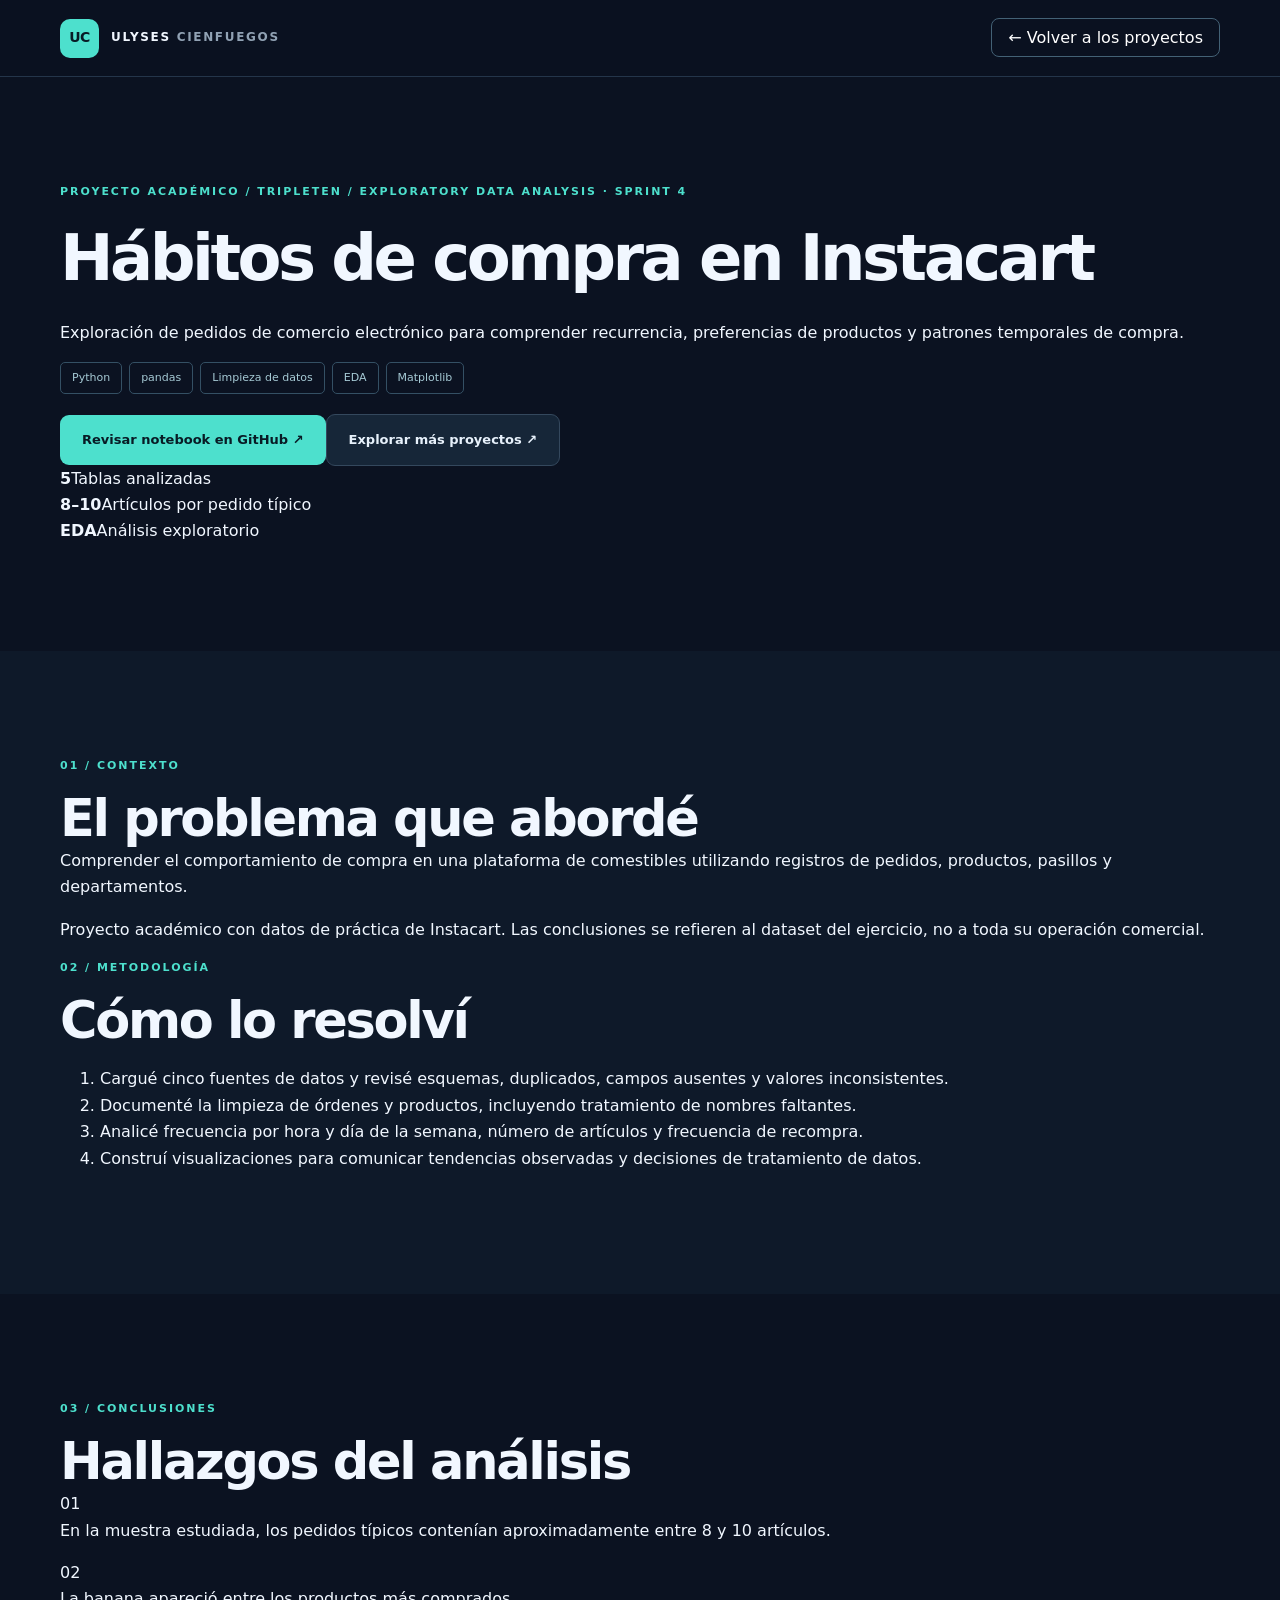
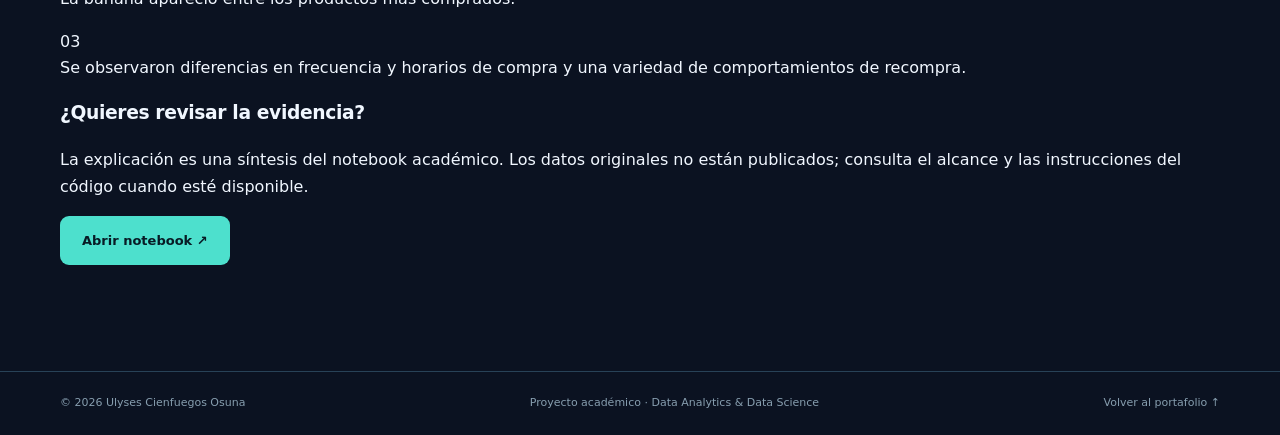
==== projects/instacart/index.html @ 0bb66ca9 "feat: publish instacart project case study" ====
<!doctype html>
<html lang="es"><head>
<meta charset="utf-8"><meta name="viewport" content="width=device-width,initial-scale=1">
<meta name="description" content="Exploración de pedidos de comercio electrónico para comprender recurrencia, preferencias de productos y patrones temporales de compra.">
<meta name="theme-color" content="#0b1221">
<link rel="stylesheet" href="../../styles.css"><link rel="icon" href="../../favicon.svg" type="image/svg+xml">
<title>Hábitos de compra en Instacart | Ulyses Cienfuegos</title>
</head><body>
<a class="skip-link" href="#contenido">Saltar al contenido</a>
<header class="site-header"><div class="container nav-wrap"><a class="brand" href="../../#inicio"><span class="brand-mark">UC</span><span>ULYSES <span class="brand-muted">CIENFUEGOS</span></span></a><nav aria-label="Navegación de proyecto"><a class="nav-cta" href="../../#proyectos">← Volver a los proyectos</a></nav></div></header>
<main id="contenido" class="case-layout">
<section class="section case-hero"><div class="container">
<p class="section-kicker">PROYECTO ACADÉMICO / TRIPLETEN / EXPLORATORY DATA ANALYSIS · SPRINT 4</p>
<h1 class="case-title">Hábitos de compra en Instacart</h1><p class="case-lead">Exploración de pedidos de comercio electrónico para comprender recurrencia, preferencias de productos y patrones temporales de compra.</p>
<div class="project-tags"><span>Python</span><span>pandas</span><span>Limpieza de datos</span><span>EDA</span><span>Matplotlib</span></div>
<div class="case-actions"><a class="btn btn-primary" href="https://github.com/uly100f/uly100f.github.io/blob/main/projects/instacart/analysis.ipynb" target="_blank" rel="noopener noreferrer">Revisar notebook en GitHub ↗</a><a class="btn btn-secondary" href="../../#proyectos">Explorar más proyectos ↗</a></div>
<div class="case-stats"><div><strong>5</strong><span>Tablas analizadas</span></div><div><strong>8–10</strong><span>Artículos por pedido típico</span></div><div><strong>EDA</strong><span>Análisis exploratorio</span></div></div>
</div></section>
<section class="section section-alt"><div class="container case-content-grid">
<div><p class="section-kicker">01 / CONTEXTO</p><h2>El problema que abordé</h2><p class="case-paragraph">Comprender el comportamiento de compra en una plataforma de comestibles utilizando registros de pedidos, productos, pasillos y departamentos.</p><p class="case-note">Proyecto académico con datos de práctica de Instacart. Las conclusiones se refieren al dataset del ejercicio, no a toda su operación comercial.</p></div>
<div><p class="section-kicker">02 / METODOLOGÍA</p><h2>Cómo lo resolví</h2><ol class="case-steps"><li>Cargué cinco fuentes de datos y revisé esquemas, duplicados, campos ausentes y valores inconsistentes.</li>
<li>Documenté la limpieza de órdenes y productos, incluyendo tratamiento de nombres faltantes.</li>
<li>Analicé frecuencia por hora y día de la semana, número de artículos y frecuencia de recompra.</li>
<li>Construí visualizaciones para comunicar tendencias observadas y decisiones de tratamiento de datos.</li></ol></div>
</div></section>
<section class="section"><div class="container">
<p class="section-kicker">03 / CONCLUSIONES</p><h2>Hallazgos del análisis</h2><div class="finding-grid"><article class="finding-card"><span>01</span><p>En la muestra estudiada, los pedidos típicos contenían aproximadamente entre 8 y 10 artículos.</p></article><article class="finding-card"><span>02</span><p>La banana apareció entre los productos más comprados.</p></article><article class="finding-card"><span>03</span><p>Se observaron diferencias en frecuencia y horarios de compra y una variedad de comportamientos de recompra.</p></article></div>
<div class="case-footer-cta"><div><h3>¿Quieres revisar la evidencia?</h3><p>La explicación es una síntesis del notebook académico. Los datos originales no están publicados; consulta el alcance y las instrucciones del código cuando esté disponible.</p></div><a class="btn btn-primary" href="https://github.com/uly100f/uly100f.github.io/blob/main/projects/instacart/analysis.ipynb" target="_blank" rel="noopener noreferrer">Abrir notebook ↗</a></div>
</div></section></main><footer class="site-footer"><div class="container footer-wrap"><span>© 2026 Ulyses Cienfuegos Osuna</span><span>Proyecto académico · Data Analytics & Data Science</span><a href="../../#proyectos">Volver al portafolio ↑</a></div></footer>
</body></html>
---- styles.css ----
:root{--bg:#0b1221;--panel:#111e30;--panel2:#132438;--fg:#f1f7ff;--muted:#9aaec2;--line:#26394c;--teal:#4de0cd;--blue:#77aaff;--max:1160px}*{box-sizing:border-box}html{scroll-behavior:smooth;scroll-padding-top:85px}body{margin:0;background:var(--bg);color:var(--fg);font:16px/1.65 Inter,ui-sans-serif,system-ui,-apple-system,"Segoe UI",sans-serif}a{color:inherit;text-decoration:none}button{font:inherit}.container{width:min(var(--max),calc(100% - 48px));margin:auto}.skip-link{position:absolute;top:-60px;background:#fff;color:#000;padding:8px;z-index:100}.skip-link:focus{top:0}.section{padding:106px 0}.section-alt{background:#0e1929}.site-header{position:sticky;top:0;z-index:50;background:#0b1221ed;backdrop-filter:blur(18px);border-bottom:1px solid #24354a}.nav-wrap{min-height:76px;display:flex;align-items:center;justify-content:space-between;gap:24px}.brand{display:flex;align-items:center;gap:12px;font-size:12px;font-weight:850;letter-spacing:.14em}.brand-mark{width:39px;height:39px;background:var(--teal);color:#081b25;display:grid;place-items:center;font-size:14px;border-radius:10px;letter-spacing:-.04em}.brand-muted{color:#91a2b4}.nav-links{display:flex;align-items:center;gap:25px;font-size:13px;font-weight:600;color:#b8c9d8}.nav-links a:hover,.project-link:hover,.site-footer a:hover{color:var(--teal)}.nav-cta{border:1px solid #436175;padding:9px 16px;border-radius:8px;color:#fff}.menu-toggle{display:none}.hero{padding:116px 0 55px;overflow:hidden;background:radial-gradient(ellipse 550px 380px at 75% 30%,#16375277,transparent),var(--bg)}.hero-grid{display:grid;grid-template-columns:1.04fr .96fr;gap:58px;align-items:center}.eyebrow,.section-kicker,.project-index{font-size:11px;letter-spacing:.18em;font-weight:800;color:var(--teal)}.signal{display:inline-block;width:7px;height:7px;background:var(--teal);border-radius:50%;margin-right:8px;box-shadow:0 0 12px var(--teal)}h1,h2,h3,h4,p{margin-top:0}h1{font-size:clamp(40px,5vw,70px);line-height:1.1;letter-spacing:-.055em;margin:22px 0 26px}h2{font-size:clamp(33px,4vw,51px);line-height:1.16;letter-spacing:-.045em;margin:14px 0 0}h3{letter-spacing:-.02em}.gradient-text{background:linear-gradient(105deg,#51e7cf,#8faeff);-webkit-background-clip:text;background-clip:text;color:transparent}.text-accent{color:var(--teal)}.hero-lead{color:#c1cfdd;font-size:18px;max-width:620px;line-height:1.8}.hero-lead strong{color:#fff}.hero-sub{font-size:12px;color:#8da6bc;letter-spacing:.04em;margin-bottom:30px}.hero-actions,.contact-actions{display:flex;gap:12px;flex-wrap:wrap}.btn{border-radius:9px;display:inline-flex;justify-content:center;align-items:center;gap:16px;padding:14px 22px;font-size:13px;font-weight:750;transition:transform .2s,background .2s}.btn:hover{transform:translateY(-2px)}.btn-primary{background:var(--teal);color:#081b25}.btn-secondary{background:#162638;border:1px solid #34485d;color:#e7f1fb}.hero-visual{background:linear-gradient(155deg,#182940,#0d1727);border:1px solid #37556a;border-radius:17px;padding:25px;box-shadow:0 25px 90px #0005}.visual-head{display:flex;justify-content:space-between;gap:6px;align-items:center;border-bottom:1px solid #30465a;padding-bottom:18px;font:10px/1.2 monospace;color:#a7bdcb}.dots{display:flex;gap:5px}.dots i{width:7px;height:7px;background:#63859e;border-radius:50%}.dots i:first-child{background:#fb9e9e}.dots i:nth-child(2){background:#e6cb6d}.mini-status{color:var(--teal)}.viz-title{font-size:23px;font-weight:800;letter-spacing:-.045em;margin:26px 0}.muted-dot{color:var(--teal)}.viz-row{display:flex;justify-content:space-between;gap:15px}.viz-big strong{font-size:52px;line-height:1;color:var(--teal);letter-spacing:-.06em}.viz-big span{display:block;font-size:11px;color:#a2bdcb;margin-top:9px}.viz-mini{display:grid;grid-template-columns:auto auto;gap:1px 12px;font-size:10px;color:#95a9ba}.viz-mini strong{font-size:16px;color:#ecf9ff}.chart{height:150px;display:flex;gap:15px;margin:32px 0 8px}.chart-guide{height:100%;display:flex;flex-direction:column;justify-content:space-between;color:#7291a6;font-size:11px}.chart-bars{flex:1;display:flex;gap:15%;align-items:end;padding:0 15% 0 10%;background:repeating-linear-gradient(to top,transparent 0px,transparent 48px,#244056 49px,#244056 50px);border-bottom:1px solid #60798d}.chart-bar{width:50%;max-width:100px;border-radius:6px 6px 0 0;text-align:center;display:flex;justify-content:center;align-items:flex-start;padding:10px;color:#dbe8f2;font-size:12px;font-weight:800}.chart-before{height:100%;background:#45617c}.chart-after{height:66.67%;background:linear-gradient(#5ff2dd,#209b9b);color:#0b2530}.chart-footer{display:flex;justify-content:space-around;font-size:11px;color:#99aabd}.visual-note{border-top:1px solid #30465a;padding-top:13px;margin-top:20px;font-size:10px;color:#8096aa}.stats-strip{margin-top:100px;display:grid;grid-template-columns:repeat(3,1fr);border-top:1px solid var(--line);border-bottom:1px solid var(--line)}.stats-strip>div{padding:27px 25px;border-right:1px solid var(--line)}.stats-strip>div:first-child{padding-left:0}.stats-strip>div:last-child{border:0}.stats-strip strong{font-size:29px;display:block;line-height:1.3;letter-spacing:-.04em;color:#ebf9fd}.stats-strip span{display:block;max-width:230px;font-size:12px;color:var(--muted)}.split{display:grid;grid-template-columns:.9fr 1.1fr;gap:95px}.section-copy{font-size:17px;color:#b2c2d0}.section-copy p{margin-bottom:20px}.section-head{display:flex;justify-content:space-between;align-items:end;gap:30px;margin-bottom:39px}.head-aside{max-width:315px;font-size:14px;color:var(--muted);margin:0}.experience-card{background:#111f31;border:1px solid #284256;border-radius:14px;padding:33px}.experience-top{display:flex;justify-content:space-between;gap:16px;flex-wrap:wrap;align-items:start;border-bottom:1px solid #30475a;padding-bottom:24px}.tag{display:inline-block;padding:5px 9px;border-radius:4px;font-size:10px;font-weight:800;letter-spacing:.12em;margin-bottom:16px}.tag-teal{background:#194844;color:#8cf6e6}.experience-top h3{font-size:23px;margin:0}.role{font-size:14px;color:var(--muted);margin:3px 0}.date-pill{font-size:11px;background:#1e3449;border:1px solid #38516a;padding:8px 13px;border-radius:99px}.achievement-grid{display:grid;grid-template-columns:repeat(2,1fr);gap:30px 50px;padding:30px 0}.achievement .number{font:700 11px monospace;color:var(--teal)}.achievement h4{font-size:17px;margin:9px 0}.achievement p{font-size:14px;color:#b1c4d1;margin:0}.achievement p strong{color:#fff}.experience-bottom{display:flex;flex-wrap:wrap;gap:10px;padding-top:22px;border-top:1px solid #30475a}.experience-bottom span,.project-tags span{font-size:11px;color:#a6cad5;border:1px solid #345064;padding:6px 11px;border-radius:5px}.subtle-note{font-size:12px;color:#829cb0;margin-top:16px}.filter-row{display:flex;flex-wrap:wrap;gap:8px;margin-bottom:24px}.filter{cursor:pointer;background:transparent;color:#9fb4c4;border:1px solid #31495a;padding:9px 15px;border-radius:7px;font-size:12px}.filter.active,.filter:hover{background:#22514b;border-color:#5cd9c9;color:#e4fffc}.filter span{opacity:.6}.project-grid{display:grid;grid-template-columns:repeat(2,1fr);gap:20px}.project-card{background:#112033;border:1px solid #2a4255;border-radius:12px;padding:25px;display:flex;flex-direction:column;min-width:0}.project-card[hidden]{display:none}.project-topline{display:flex;justify-content:space-between;gap:10px;align-items:center}.status{font-size:9px;color:#83d5c8;letter-spacing:.06em}.project-graphic{height:195px;border-radius:8px;margin:22px 0;position:relative;overflow:hidden;display:flex;align-items:center;justify-content:center}.graphic-vehicles{background:linear-gradient(145deg,#152c41,#0b1c30)}.plot-label,.plot-legend{position:absolute;font-size:10px;font-family:monospace;color:#91c9c9;left:18px;top:13px}.plot-legend{top:auto;bottom:12px}.scatter-field{width:80%;height:75%;border-left:1px solid #638195;border-bottom:1px solid #638195;position:relative;background:repeating-linear-gradient(0deg,transparent,transparent 37px,#29415a 38px),repeating-linear-gradient(90deg,transparent,transparent 49px,#29415a 50px)}.scatter-field b{width:7px;height:7px;background:#57e7ce;border-radius:50%;position:absolute;left:var(--x);bottom:var(--y);opacity:.8}.scatter-field b:nth-child(1){--x:10%;--y:84%}.scatter-field b:nth-child(2){--x:18%;--y:66%}.scatter-field b:nth-child(3){--x:25%;--y:72%}.scatter-field b:nth-child(4){--x:35%;--y:53%}.scatter-field b:nth-child(5){--x:43%;--y:62%}.scatter-field b:nth-child(6){--x:48%;--y:43%}.scatter-field b:nth-child(7){--x:57%;--y:40%}.scatter-field b:nth-child(8){--x:62%;--y:58%}.scatter-field b:nth-child(9){--x:70%;--y:19%}.scatter-field b:nth-child(10){--x:80%;--y:36%}.scatter-field b:nth-child(11){--x:86%;--y:18%}.scatter-field b:nth-child(12){--x:91%;--y:28%}.scatter-field b:nth-child(13){--x:31%;--y:21%}.scatter-field b:nth-child(14){--x:75%;--y:47%}.scatter-field b:nth-child(15){--x:52%;--y:70%}.graphic-pos{background:linear-gradient(125deg,#172544,#172f37)}.pos-ui{background:#1f3b49;border:1px solid #5b98a6;width:52%;height:75%;padding:15px;border-radius:9px;box-shadow:12px 14px 0 #0717267a}.pos-line{background:#5ee1ce;height:8px;width:55%;border-radius:20px}.pos-items{display:grid;gap:10px;margin-top:17px}.pos-items i{height:8px;background:#4b6b7c;border-radius:5px}.pos-items i:nth-child(2){width:78%}.pos-items i:nth-child(3){width:93%}.pos-total{height:18px;width:35%;margin:13px 0 0 auto;background:#5ce6d1;border-radius:3px}.pos-side{display:grid;gap:7px;margin-left:18px;font-size:10px;color:#b6e3e5;font-family:monospace}.pos-side span{border:1px solid #507989;border-radius:4px;padding:6px}.graphic-ai{background:radial-gradient(circle,#2b4a76,#101c37)}.ai-nodes{display:flex;align-items:center;gap:15px}.ai-nodes i{width:38px;height:38px;border:2px solid #62e7d3;border-radius:10px;transform:rotate(45deg);box-shadow:0 0 25px #4ce8d16b}.ai-nodes span{width:34px;height:1px;background:#8cb8d7}.ai-wave,.llm-caption{position:absolute;bottom:15px;font-size:10px;color:#b8d5ec;letter-spacing:.16em}.graphic-llm{background:radial-gradient(circle at 50% 50%,#284867,#101d31)}.llm-box{display:flex;gap:8px}.llm-box span{border:1px solid #79a1ba;background:#183345;color:#daf5f7;font:700 11px monospace;padding:15px 9px;border-radius:6px}.llm-box span:nth-child(2){border-color:#4fe8d0;color:#4fe8d0}.project-card h3{font-size:22px;margin:0 0 7px}.project-card p{font-size:14px;color:#adc0cd;flex:1}.project-tags{display:flex;flex-wrap:wrap;gap:7px;margin:8px 0 20px}.project-link{border-top:1px solid #30475a;padding-top:15px;color:var(--teal);display:flex;justify-content:space-between;font-size:13px;font-weight:750}.next-projects{margin-top:21px;background:#142c37;border:1px dashed #47756e;border-radius:12px;padding:22px;display:flex;gap:20px;align-items:start}.next-projects p{color:#b1c4d1;margin:3px 0 0;font-size:13px}.plus-mark{font-size:34px;color:var(--teal);line-height:1}.skill-grid{display:grid;grid-template-columns:repeat(2,1fr);gap:15px}.skill-panel{border:1px solid #2c4559;border-radius:10px;padding:28px;background:#101e2f}.skill-num{color:var(--teal);font:700 12px monospace}.skill-panel h3{font-size:20px;margin:13px 0 9px}.skill-panel p{color:#a9c0d0;margin:0;font-size:14px}.education-list{border-top:1px solid #355062}.edu-item{display:grid;grid-template-columns:155px 1fr 35px;gap:24px;padding:27px 0;border-bottom:1px solid #355062;align-items:start}.edu-year{font:700 12px monospace;color:var(--teal)}.edu-item h3{font-size:19px;margin:0}.edu-item p{color:#a5b9ca;margin:5px 0 0;font-size:13px}.edu-icon{color:#6b899d}.contact-section{background:radial-gradient(ellipse at 60% 80%,#16394766,transparent),#0b1221}.contact-grid{display:grid;grid-template-columns:1.3fr .7fr;gap:60px;align-items:end}.contact-grid p:not(.section-kicker){color:#aac0ce;max-width:550px;margin-top:25px}.contact-actions{flex-direction:column}.site-footer{border-top:1px solid #284257;padding:22px 0;color:#879eaf;font-size:11px}.footer-wrap{display:flex;justify-content:space-between;gap:20px;flex-wrap:wrap}a:focus-visible,button:focus-visible{outline:3px solid var(--teal);outline-offset:4px}@media(max-width:920px){.hero-grid,.split,.contact-grid{grid-template-columns:1fr}.hero-grid{gap:45px}.nav-links{gap:12px}.split{gap:25px}.section-head{align-items:start}.hero-visual{max-width:610px}.section{padding:75px 0}.hero{padding-top:85px}.stats-strip{margin-top:65px}}@media(max-width:680px){.container{width:min(var(--max),calc(100% - 34px))}.menu-toggle{display:flex;width:39px;height:39px;border:1px solid #3f5a70;background:#14263a;border-radius:8px;flex-direction:column;justify-content:center;gap:4px;align-items:center;cursor:pointer}.menu-toggle span{display:block;width:17px;height:2px;background:#e1f6f7}.nav-links{display:none;position:absolute;top:76px;left:0;right:0;background:#102037;border-bottom:1px solid #31475c;padding:20px 24px;flex-direction:column;align-items:stretch}.nav-links.open{display:flex}.nav-links a{padding:8px}.nav-links .nav-cta{padding:12px}h1{font-size:clamp(34px,9vw,49px)}.hero-lead{font-size:16px}.project-grid,.skill-grid,.achievement-grid{grid-template-columns:1fr}.stats-strip{grid-template-columns:1fr}.stats-strip>div,.stats-strip>div:first-child{border-right:0;border-bottom:1px solid var(--line);padding:16px 0}.stats-strip>div:last-child{border:0}.section-head{display:block}.head-aside{margin-top:20px}.experience-card{padding:20px}.project-card{padding:18px}.edu-item{grid-template-columns:1fr 20px;gap:7px}.edu-year{grid-column:1/-1}.hero-actions .btn{width:100%}.viz-big strong{font-size:43px}.brand{font-size:10px}.brand-mark{width:34px;height:34px}.site-footer{padding-bottom:35px}}@media(prefers-reduced-motion:reduce){html{scroll-behavior:auto}.btn{transition:none}}
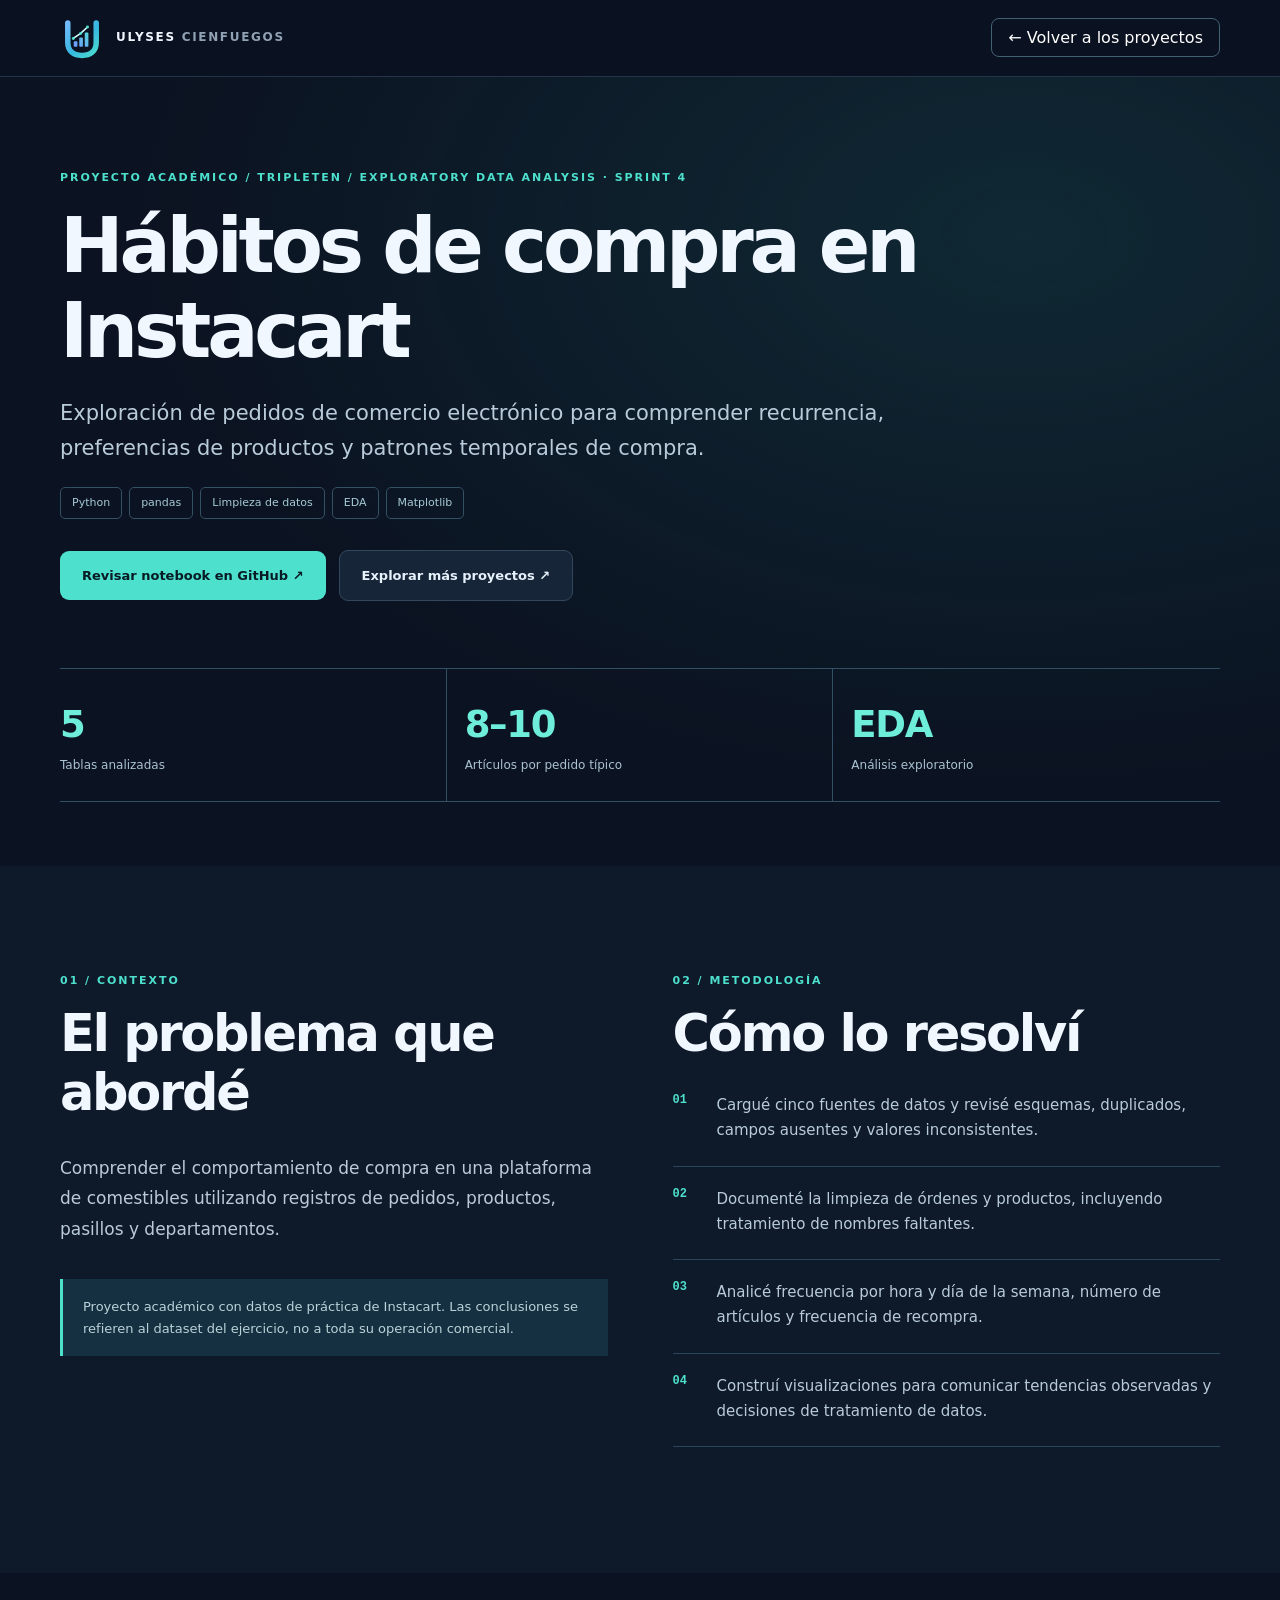
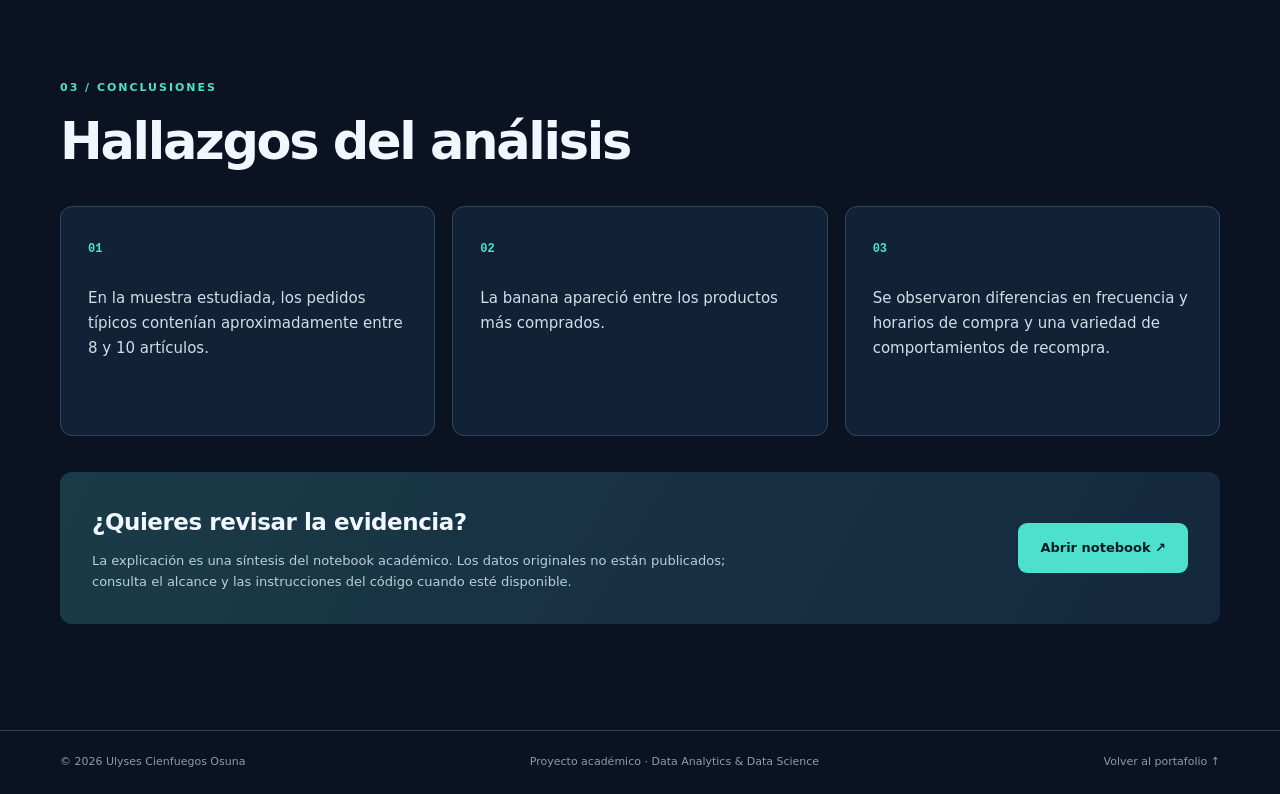
==== commit 2b35910b: "design: display transparent U data logo in navigation" ====
--- a/projects/instacart/index.html
+++ b/projects/instacart/index.html
@@ -7,7 +7,7 @@
 <title>Hábitos de compra en Instacart | Ulyses Cienfuegos</title>
 </head><body>
 <a class="skip-link" href="#contenido">Saltar al contenido</a>
-<header class="site-header"><div class="container nav-wrap"><a class="brand" href="../../#inicio"><span class="brand-mark">UC</span><span>ULYSES <span class="brand-muted">CIENFUEGOS</span></span></a><nav aria-label="Navegación de proyecto"><a class="nav-cta" href="../../#proyectos">← Volver a los proyectos</a></nav></div></header>
+<header class="site-header"><div class="container nav-wrap"><a class="brand" href="../../#inicio"><img class="brand-symbol" src="../../assets/logo-u.svg" alt="Logo Ulyses Data: letra U con gráfico ascendente" width="44" height="44"><span>ULYSES <span class="brand-muted">CIENFUEGOS</span></span></a><nav aria-label="Navegación de proyecto"><a class="nav-cta" href="../../#proyectos">← Volver a los proyectos</a></nav></div></header>
 <main id="contenido" class="case-layout">
 <section class="section case-hero"><div class="container">
 <p class="section-kicker">PROYECTO ACADÉMICO / TRIPLETEN / EXPLORATORY DATA ANALYSIS · SPRINT 4</p>
--- a/styles.css
+++ b/styles.css
@@ -1 +1,48 @@
-:root{--bg:#0b1221;--panel:#111e30;--panel2:#132438;--fg:#f1f7ff;--muted:#9aaec2;--line:#26394c;--teal:#4de0cd;--blue:#77aaff;--max:1160px}*{box-sizing:border-box}html{scroll-behavior:smooth;scroll-padding-top:85px}body{margin:0;background:var(--bg);color:var(--fg);font:16px/1.65 Inter,ui-sans-serif,system-ui,-apple-system,"Segoe UI",sans-serif}a{color:inherit;text-decoration:none}button{font:inherit}.container{width:min(var(--max),calc(100% - 48px));margin:auto}.skip-link{position:absolute;top:-60px;background:#fff;color:#000;padding:8px;z-index:100}.skip-link:focus{top:0}.section{padding:106px 0}.section-alt{background:#0e1929}.site-header{position:sticky;top:0;z-index:50;background:#0b1221ed;backdrop-filter:blur(18px);border-bottom:1px solid #24354a}.nav-wrap{min-height:76px;display:flex;align-items:center;justify-content:space-between;gap:24px}.brand{display:flex;align-items:center;gap:12px;font-size:12px;font-weight:850;letter-spacing:.14em}.brand-mark{width:39px;height:39px;background:var(--teal);color:#081b25;display:grid;place-items:center;font-size:14px;border-radius:10px;letter-spacing:-.04em}.brand-muted{color:#91a2b4}.nav-links{display:flex;align-items:center;gap:25px;font-size:13px;font-weight:600;color:#b8c9d8}.nav-links a:hover,.project-link:hover,.site-footer a:hover{color:var(--teal)}.nav-cta{border:1px solid #436175;padding:9px 16px;border-radius:8px;color:#fff}.menu-toggle{display:none}.hero{padding:116px 0 55px;overflow:hidden;background:radial-gradient(ellipse 550px 380px at 75% 30%,#16375277,transparent),var(--bg)}.hero-grid{display:grid;grid-template-columns:1.04fr .96fr;gap:58px;align-items:center}.eyebrow,.section-kicker,.project-index{font-size:11px;letter-spacing:.18em;font-weight:800;color:var(--teal)}.signal{display:inline-block;width:7px;height:7px;background:var(--teal);border-radius:50%;margin-right:8px;box-shadow:0 0 12px var(--teal)}h1,h2,h3,h4,p{margin-top:0}h1{font-size:clamp(40px,5vw,70px);line-height:1.1;letter-spacing:-.055em;margin:22px 0 26px}h2{font-size:clamp(33px,4vw,51px);line-height:1.16;letter-spacing:-.045em;margin:14px 0 0}h3{letter-spacing:-.02em}.gradient-text{background:linear-gradient(105deg,#51e7cf,#8faeff);-webkit-background-clip:text;background-clip:text;color:transparent}.text-accent{color:var(--teal)}.hero-lead{color:#c1cfdd;font-size:18px;max-width:620px;line-height:1.8}.hero-lead strong{color:#fff}.hero-sub{font-size:12px;color:#8da6bc;letter-spacing:.04em;margin-bottom:30px}.hero-actions,.contact-actions{display:flex;gap:12px;flex-wrap:wrap}.btn{border-radius:9px;display:inline-flex;justify-content:center;align-items:center;gap:16px;padding:14px 22px;font-size:13px;font-weight:750;transition:transform .2s,background .2s}.btn:hover{transform:translateY(-2px)}.btn-primary{background:var(--teal);color:#081b25}.btn-secondary{background:#162638;border:1px solid #34485d;color:#e7f1fb}.hero-visual{background:linear-gradient(155deg,#182940,#0d1727);border:1px solid #37556a;border-radius:17px;padding:25px;box-shadow:0 25px 90px #0005}.visual-head{display:flex;justify-content:space-between;gap:6px;align-items:center;border-bottom:1px solid #30465a;padding-bottom:18px;font:10px/1.2 monospace;color:#a7bdcb}.dots{display:flex;gap:5px}.dots i{width:7px;height:7px;background:#63859e;border-radius:50%}.dots i:first-child{background:#fb9e9e}.dots i:nth-child(2){background:#e6cb6d}.mini-status{color:var(--teal)}.viz-title{font-size:23px;font-weight:800;letter-spacing:-.045em;margin:26px 0}.muted-dot{color:var(--teal)}.viz-row{display:flex;justify-content:space-between;gap:15px}.viz-big strong{font-size:52px;line-height:1;color:var(--teal);letter-spacing:-.06em}.viz-big span{display:block;font-size:11px;color:#a2bdcb;margin-top:9px}.viz-mini{display:grid;grid-template-columns:auto auto;gap:1px 12px;font-size:10px;color:#95a9ba}.viz-mini strong{font-size:16px;color:#ecf9ff}.chart{height:150px;display:flex;gap:15px;margin:32px 0 8px}.chart-guide{height:100%;display:flex;flex-direction:column;justify-content:space-between;color:#7291a6;font-size:11px}.chart-bars{flex:1;display:flex;gap:15%;align-items:end;padding:0 15% 0 10%;background:repeating-linear-gradient(to top,transparent 0px,transparent 48px,#244056 49px,#244056 50px);border-bottom:1px solid #60798d}.chart-bar{width:50%;max-width:100px;border-radius:6px 6px 0 0;text-align:center;display:flex;justify-content:center;align-items:flex-start;padding:10px;color:#dbe8f2;font-size:12px;font-weight:800}.chart-before{height:100%;background:#45617c}.chart-after{height:66.67%;background:linear-gradient(#5ff2dd,#209b9b);color:#0b2530}.chart-footer{display:flex;justify-content:space-around;font-size:11px;color:#99aabd}.visual-note{border-top:1px solid #30465a;padding-top:13px;margin-top:20px;font-size:10px;color:#8096aa}.stats-strip{margin-top:100px;display:grid;grid-template-columns:repeat(3,1fr);border-top:1px solid var(--line);border-bottom:1px solid var(--line)}.stats-strip>div{padding:27px 25px;border-right:1px solid var(--line)}.stats-strip>div:first-child{padding-left:0}.stats-strip>div:last-child{border:0}.stats-strip strong{font-size:29px;display:block;line-height:1.3;letter-spacing:-.04em;color:#ebf9fd}.stats-strip span{display:block;max-width:230px;font-size:12px;color:var(--muted)}.split{display:grid;grid-template-columns:.9fr 1.1fr;gap:95px}.section-copy{font-size:17px;color:#b2c2d0}.section-copy p{margin-bottom:20px}.section-head{display:flex;justify-content:space-between;align-items:end;gap:30px;margin-bottom:39px}.head-aside{max-width:315px;font-size:14px;color:var(--muted);margin:0}.experience-card{background:#111f31;border:1px solid #284256;border-radius:14px;padding:33px}.experience-top{display:flex;justify-content:space-between;gap:16px;flex-wrap:wrap;align-items:start;border-bottom:1px solid #30475a;padding-bottom:24px}.tag{display:inline-block;padding:5px 9px;border-radius:4px;font-size:10px;font-weight:800;letter-spacing:.12em;margin-bottom:16px}.tag-teal{background:#194844;color:#8cf6e6}.experience-top h3{font-size:23px;margin:0}.role{font-size:14px;color:var(--muted);margin:3px 0}.date-pill{font-size:11px;background:#1e3449;border:1px solid #38516a;padding:8px 13px;border-radius:99px}.achievement-grid{display:grid;grid-template-columns:repeat(2,1fr);gap:30px 50px;padding:30px 0}.achievement .number{font:700 11px monospace;color:var(--teal)}.achievement h4{font-size:17px;margin:9px 0}.achievement p{font-size:14px;color:#b1c4d1;margin:0}.achievement p strong{color:#fff}.experience-bottom{display:flex;flex-wrap:wrap;gap:10px;padding-top:22px;border-top:1px solid #30475a}.experience-bottom span,.project-tags span{font-size:11px;color:#a6cad5;border:1px solid #345064;padding:6px 11px;border-radius:5px}.subtle-note{font-size:12px;color:#829cb0;margin-top:16px}.filter-row{display:flex;flex-wrap:wrap;gap:8px;margin-bottom:24px}.filter{cursor:pointer;background:transparent;color:#9fb4c4;border:1px solid #31495a;padding:9px 15px;border-radius:7px;font-size:12px}.filter.active,.filter:hover{background:#22514b;border-color:#5cd9c9;color:#e4fffc}.filter span{opacity:.6}.project-grid{display:grid;grid-template-columns:repeat(2,1fr);gap:20px}.project-card{background:#112033;border:1px solid #2a4255;border-radius:12px;padding:25px;display:flex;flex-direction:column;min-width:0}.project-card[hidden]{display:none}.project-topline{display:flex;justify-content:space-between;gap:10px;align-items:center}.status{font-size:9px;color:#83d5c8;letter-spacing:.06em}.project-graphic{height:195px;border-radius:8px;margin:22px 0;position:relative;overflow:hidden;display:flex;align-items:center;justify-content:center}.graphic-vehicles{background:linear-gradient(145deg,#152c41,#0b1c30)}.plot-label,.plot-legend{position:absolute;font-size:10px;font-family:monospace;color:#91c9c9;left:18px;top:13px}.plot-legend{top:auto;bottom:12px}.scatter-field{width:80%;height:75%;border-left:1px solid #638195;border-bottom:1px solid #638195;position:relative;background:repeating-linear-gradient(0deg,transparent,transparent 37px,#29415a 38px),repeating-linear-gradient(90deg,transparent,transparent 49px,#29415a 50px)}.scatter-field b{width:7px;height:7px;background:#57e7ce;border-radius:50%;position:absolute;left:var(--x);bottom:var(--y);opacity:.8}.scatter-field b:nth-child(1){--x:10%;--y:84%}.scatter-field b:nth-child(2){--x:18%;--y:66%}.scatter-field b:nth-child(3){--x:25%;--y:72%}.scatter-field b:nth-child(4){--x:35%;--y:53%}.scatter-field b:nth-child(5){--x:43%;--y:62%}.scatter-field b:nth-child(6){--x:48%;--y:43%}.scatter-field b:nth-child(7){--x:57%;--y:40%}.scatter-field b:nth-child(8){--x:62%;--y:58%}.scatter-field b:nth-child(9){--x:70%;--y:19%}.scatter-field b:nth-child(10){--x:80%;--y:36%}.scatter-field b:nth-child(11){--x:86%;--y:18%}.scatter-field b:nth-child(12){--x:91%;--y:28%}.scatter-field b:nth-child(13){--x:31%;--y:21%}.scatter-field b:nth-child(14){--x:75%;--y:47%}.scatter-field b:nth-child(15){--x:52%;--y:70%}.graphic-pos{background:linear-gradient(125deg,#172544,#172f37)}.pos-ui{background:#1f3b49;border:1px solid #5b98a6;width:52%;height:75%;padding:15px;border-radius:9px;box-shadow:12px 14px 0 #0717267a}.pos-line{background:#5ee1ce;height:8px;width:55%;border-radius:20px}.pos-items{display:grid;gap:10px;margin-top:17px}.pos-items i{height:8px;background:#4b6b7c;border-radius:5px}.pos-items i:nth-child(2){width:78%}.pos-items i:nth-child(3){width:93%}.pos-total{height:18px;width:35%;margin:13px 0 0 auto;background:#5ce6d1;border-radius:3px}.pos-side{display:grid;gap:7px;margin-left:18px;font-size:10px;color:#b6e3e5;font-family:monospace}.pos-side span{border:1px solid #507989;border-radius:4px;padding:6px}.graphic-ai{background:radial-gradient(circle,#2b4a76,#101c37)}.ai-nodes{display:flex;align-items:center;gap:15px}.ai-nodes i{width:38px;height:38px;border:2px solid #62e7d3;border-radius:10px;transform:rotate(45deg);box-shadow:0 0 25px #4ce8d16b}.ai-nodes span{width:34px;height:1px;background:#8cb8d7}.ai-wave,.llm-caption{position:absolute;bottom:15px;font-size:10px;color:#b8d5ec;letter-spacing:.16em}.graphic-llm{background:radial-gradient(circle at 50% 50%,#284867,#101d31)}.llm-box{display:flex;gap:8px}.llm-box span{border:1px solid #79a1ba;background:#183345;color:#daf5f7;font:700 11px monospace;padding:15px 9px;border-radius:6px}.llm-box span:nth-child(2){border-color:#4fe8d0;color:#4fe8d0}.project-card h3{font-size:22px;margin:0 0 7px}.project-card p{font-size:14px;color:#adc0cd;flex:1}.project-tags{display:flex;flex-wrap:wrap;gap:7px;margin:8px 0 20px}.project-link{border-top:1px solid #30475a;padding-top:15px;color:var(--teal);display:flex;justify-content:space-between;font-size:13px;font-weight:750}.next-projects{margin-top:21px;background:#142c37;border:1px dashed #47756e;border-radius:12px;padding:22px;display:flex;gap:20px;align-items:start}.next-projects p{color:#b1c4d1;margin:3px 0 0;font-size:13px}.plus-mark{font-size:34px;color:var(--teal);line-height:1}.skill-grid{display:grid;grid-template-columns:repeat(2,1fr);gap:15px}.skill-panel{border:1px solid #2c4559;border-radius:10px;padding:28px;background:#101e2f}.skill-num{color:var(--teal);font:700 12px monospace}.skill-panel h3{font-size:20px;margin:13px 0 9px}.skill-panel p{color:#a9c0d0;margin:0;font-size:14px}.education-list{border-top:1px solid #355062}.edu-item{display:grid;grid-template-columns:155px 1fr 35px;gap:24px;padding:27px 0;border-bottom:1px solid #355062;align-items:start}.edu-year{font:700 12px monospace;color:var(--teal)}.edu-item h3{font-size:19px;margin:0}.edu-item p{color:#a5b9ca;margin:5px 0 0;font-size:13px}.edu-icon{color:#6b899d}.contact-section{background:radial-gradient(ellipse at 60% 80%,#16394766,transparent),#0b1221}.contact-grid{display:grid;grid-template-columns:1.3fr .7fr;gap:60px;align-items:end}.contact-grid p:not(.section-kicker){color:#aac0ce;max-width:550px;margin-top:25px}.contact-actions{flex-direction:column}.site-footer{border-top:1px solid #284257;padding:22px 0;color:#879eaf;font-size:11px}.footer-wrap{display:flex;justify-content:space-between;gap:20px;flex-wrap:wrap}a:focus-visible,button:focus-visible{outline:3px solid var(--teal);outline-offset:4px}@media(max-width:920px){.hero-grid,.split,.contact-grid{grid-template-columns:1fr}.hero-grid{gap:45px}.nav-links{gap:12px}.split{gap:25px}.section-head{align-items:start}.hero-visual{max-width:610px}.section{padding:75px 0}.hero{padding-top:85px}.stats-strip{margin-top:65px}}@media(max-width:680px){.container{width:min(var(--max),calc(100% - 34px))}.menu-toggle{display:flex;width:39px;height:39px;border:1px solid #3f5a70;background:#14263a;border-radius:8px;flex-direction:column;justify-content:center;gap:4px;align-items:center;cursor:pointer}.menu-toggle span{display:block;width:17px;height:2px;background:#e1f6f7}.nav-links{display:none;position:absolute;top:76px;left:0;right:0;background:#102037;border-bottom:1px solid #31475c;padding:20px 24px;flex-direction:column;align-items:stretch}.nav-links.open{display:flex}.nav-links a{padding:8px}.nav-links .nav-cta{padding:12px}h1{font-size:clamp(34px,9vw,49px)}.hero-lead{font-size:16px}.project-grid,.skill-grid,.achievement-grid{grid-template-columns:1fr}.stats-strip{grid-template-columns:1fr}.stats-strip>div,.stats-strip>div:first-child{border-right:0;border-bottom:1px solid var(--line);padding:16px 0}.stats-strip>div:last-child{border:0}.section-head{display:block}.head-aside{margin-top:20px}.experience-card{padding:20px}.project-card{padding:18px}.edu-item{grid-template-columns:1fr 20px;gap:7px}.edu-year{grid-column:1/-1}.hero-actions .btn{width:100%}.viz-big strong{font-size:43px}.brand{font-size:10px}.brand-mark{width:34px;height:34px}.site-footer{padding-bottom:35px}}@media(prefers-reduced-motion:reduce){html{scroll-behavior:auto}.btn{transition:none}}+:root{--bg:#0b1221;--panel:#111e30;--panel2:#132438;--fg:#f1f7ff;--muted:#9aaec2;--line:#26394c;--teal:#4de0cd;--blue:#77aaff;--max:1160px}*{box-sizing:border-box}html{scroll-behavior:smooth;scroll-padding-top:85px}body{margin:0;background:var(--bg);color:var(--fg);font:16px/1.65 Inter,ui-sans-serif,system-ui,-apple-system,"Segoe UI",sans-serif}a{color:inherit;text-decoration:none}button{font:inherit}.container{width:min(var(--max),calc(100% - 48px));margin:auto}.skip-link{position:absolute;top:-60px;background:#fff;color:#000;padding:8px;z-index:100}.skip-link:focus{top:0}.section{padding:106px 0}.section-alt{background:#0e1929}.site-header{position:sticky;top:0;z-index:50;background:#0b1221ed;backdrop-filter:blur(18px);border-bottom:1px solid #24354a}.nav-wrap{min-height:76px;display:flex;align-items:center;justify-content:space-between;gap:24px}.brand{display:flex;align-items:center;gap:12px;font-size:12px;font-weight:850;letter-spacing:.14em}.brand-mark{width:39px;height:39px;background:var(--teal);color:#081b25;display:grid;place-items:center;font-size:14px;border-radius:10px;letter-spacing:-.04em}.brand-muted{color:#91a2b4}.nav-links{display:flex;align-items:center;gap:25px;font-size:13px;font-weight:600;color:#b8c9d8}.nav-links a:hover,.project-link:hover,.site-footer a:hover{color:var(--teal)}.nav-cta{border:1px solid #436175;padding:9px 16px;border-radius:8px;color:#fff}.menu-toggle{display:none}.hero{padding:116px 0 55px;overflow:hidden;background:radial-gradient(ellipse 550px 380px at 75% 30%,#16375277,transparent),var(--bg)}.hero-grid{display:grid;grid-template-columns:1.04fr .96fr;gap:58px;align-items:center}.eyebrow,.section-kicker,.project-index{font-size:11px;letter-spacing:.18em;font-weight:800;color:var(--teal)}.signal{display:inline-block;width:7px;height:7px;background:var(--teal);border-radius:50%;margin-right:8px;box-shadow:0 0 12px var(--teal)}h1,h2,h3,h4,p{margin-top:0}h1{font-size:clamp(40px,5vw,70px);line-height:1.1;letter-spacing:-.055em;margin:22px 0 26px}h2{font-size:clamp(33px,4vw,51px);line-height:1.16;letter-spacing:-.045em;margin:14px 0 0}h3{letter-spacing:-.02em}.gradient-text{background:linear-gradient(105deg,#51e7cf,#8faeff);-webkit-background-clip:text;background-clip:text;color:transparent}.text-accent{color:var(--teal)}.hero-lead{color:#c1cfdd;font-size:18px;max-width:620px;line-height:1.8}.hero-lead strong{color:#fff}.hero-sub{font-size:12px;color:#8da6bc;letter-spacing:.04em;margin-bottom:30px}.hero-actions,.contact-actions{display:flex;gap:12px;flex-wrap:wrap}.btn{border-radius:9px;display:inline-flex;justify-content:center;align-items:center;gap:16px;padding:14px 22px;font-size:13px;font-weight:750;transition:transform .2s,background .2s}.btn:hover{transform:translateY(-2px)}.btn-primary{background:var(--teal);color:#081b25}.btn-secondary{background:#162638;border:1px solid #34485d;color:#e7f1fb}.hero-visual{background:linear-gradient(155deg,#182940,#0d1727);border:1px solid #37556a;border-radius:17px;padding:25px;box-shadow:0 25px 90px #0005}.visual-head{display:flex;justify-content:space-between;gap:6px;align-items:center;border-bottom:1px solid #30465a;padding-bottom:18px;font:10px/1.2 monospace;color:#a7bdcb}.dots{display:flex;gap:5px}.dots i{width:7px;height:7px;background:#63859e;border-radius:50%}.dots i:first-child{background:#fb9e9e}.dots i:nth-child(2){background:#e6cb6d}.mini-status{color:var(--teal)}.viz-title{font-size:23px;font-weight:800;letter-spacing:-.045em;margin:26px 0}.muted-dot{color:var(--teal)}.viz-row{display:flex;justify-content:space-between;gap:15px}.viz-big strong{font-size:52px;line-height:1;color:var(--teal);letter-spacing:-.06em}.viz-big span{display:block;font-size:11px;color:#a2bdcb;margin-top:9px}.viz-mini{display:grid;grid-template-columns:auto auto;gap:1px 12px;font-size:10px;color:#95a9ba}.viz-mini strong{font-size:16px;color:#ecf9ff}.chart{height:150px;display:flex;gap:15px;margin:32px 0 8px}.chart-guide{height:100%;display:flex;flex-direction:column;justify-content:space-between;color:#7291a6;font-size:11px}.chart-bars{flex:1;display:flex;gap:15%;align-items:end;padding:0 15% 0 10%;background:repeating-linear-gradient(to top,transparent 0px,transparent 48px,#244056 49px,#244056 50px);border-bottom:1px solid #60798d}.chart-bar{width:50%;max-width:100px;border-radius:6px 6px 0 0;text-align:center;display:flex;justify-content:center;align-items:flex-start;padding:10px;color:#dbe8f2;font-size:12px;font-weight:800}.chart-before{height:100%;background:#45617c}.chart-after{height:66.67%;background:linear-gradient(#5ff2dd,#209b9b);color:#0b2530}.chart-footer{display:flex;justify-content:space-around;font-size:11px;color:#99aabd}.visual-note{border-top:1px solid #30465a;padding-top:13px;margin-top:20px;font-size:10px;color:#8096aa}.stats-strip{margin-top:100px;display:grid;grid-template-columns:repeat(3,1fr);border-top:1px solid var(--line);border-bottom:1px solid var(--line)}.stats-strip>div{padding:27px 25px;border-right:1px solid var(--line)}.stats-strip>div:first-child{padding-left:0}.stats-strip>div:last-child{border:0}.stats-strip strong{font-size:29px;display:block;line-height:1.3;letter-spacing:-.04em;color:#ebf9fd}.stats-strip span{display:block;max-width:230px;font-size:12px;color:var(--muted)}.split{display:grid;grid-template-columns:.9fr 1.1fr;gap:95px}.section-copy{font-size:17px;color:#b2c2d0}.section-copy p{margin-bottom:20px}.section-head{display:flex;justify-content:space-between;align-items:end;gap:30px;margin-bottom:39px}.head-aside{max-width:315px;font-size:14px;color:var(--muted);margin:0}.experience-card{background:#111f31;border:1px solid #284256;border-radius:14px;padding:33px}.experience-top{display:flex;justify-content:space-between;gap:16px;flex-wrap:wrap;align-items:start;border-bottom:1px solid #30475a;padding-bottom:24px}.tag{display:inline-block;padding:5px 9px;border-radius:4px;font-size:10px;font-weight:800;letter-spacing:.12em;margin-bottom:16px}.tag-teal{background:#194844;color:#8cf6e6}.experience-top h3{font-size:23px;margin:0}.role{font-size:14px;color:var(--muted);margin:3px 0}.date-pill{font-size:11px;background:#1e3449;border:1px solid #38516a;padding:8px 13px;border-radius:99px}.achievement-grid{display:grid;grid-template-columns:repeat(2,1fr);gap:30px 50px;padding:30px 0}.achievement .number{font:700 11px monospace;color:var(--teal)}.achievement h4{font-size:17px;margin:9px 0}.achievement p{font-size:14px;color:#b1c4d1;margin:0}.achievement p strong{color:#fff}.experience-bottom{display:flex;flex-wrap:wrap;gap:10px;padding-top:22px;border-top:1px solid #30475a}.experience-bottom span,.project-tags span{font-size:11px;color:#a6cad5;border:1px solid #345064;padding:6px 11px;border-radius:5px}.subtle-note{font-size:12px;color:#829cb0;margin-top:16px}.filter-row{display:flex;flex-wrap:wrap;gap:8px;margin-bottom:24px}.filter{cursor:pointer;background:transparent;color:#9fb4c4;border:1px solid #31495a;padding:9px 15px;border-radius:7px;font-size:12px}.filter.active,.filter:hover{background:#22514b;border-color:#5cd9c9;color:#e4fffc}.filter span{opacity:.6}.project-grid{display:grid;grid-template-columns:repeat(2,1fr);gap:20px}.project-card{background:#112033;border:1px solid #2a4255;border-radius:12px;padding:25px;display:flex;flex-direction:column;min-width:0}.project-card[hidden]{display:none}.project-topline{display:flex;justify-content:space-between;gap:10px;align-items:center}.status{font-size:9px;color:#83d5c8;letter-spacing:.06em}.project-graphic{height:195px;border-radius:8px;margin:22px 0;position:relative;overflow:hidden;display:flex;align-items:center;justify-content:center}.graphic-vehicles{background:linear-gradient(145deg,#152c41,#0b1c30)}.plot-label,.plot-legend{position:absolute;font-size:10px;font-family:monospace;color:#91c9c9;left:18px;top:13px}.plot-legend{top:auto;bottom:12px}.scatter-field{width:80%;height:75%;border-left:1px solid #638195;border-bottom:1px solid #638195;position:relative;background:repeating-linear-gradient(0deg,transparent,transparent 37px,#29415a 38px),repeating-linear-gradient(90deg,transparent,transparent 49px,#29415a 50px)}.scatter-field b{width:7px;height:7px;background:#57e7ce;border-radius:50%;position:absolute;left:var(--x);bottom:var(--y);opacity:.8}.scatter-field b:nth-child(1){--x:10%;--y:84%}.scatter-field b:nth-child(2){--x:18%;--y:66%}.scatter-field b:nth-child(3){--x:25%;--y:72%}.scatter-field b:nth-child(4){--x:35%;--y:53%}.scatter-field b:nth-child(5){--x:43%;--y:62%}.scatter-field b:nth-child(6){--x:48%;--y:43%}.scatter-field b:nth-child(7){--x:57%;--y:40%}.scatter-field b:nth-child(8){--x:62%;--y:58%}.scatter-field b:nth-child(9){--x:70%;--y:19%}.scatter-field b:nth-child(10){--x:80%;--y:36%}.scatter-field b:nth-child(11){--x:86%;--y:18%}.scatter-field b:nth-child(12){--x:91%;--y:28%}.scatter-field b:nth-child(13){--x:31%;--y:21%}.scatter-field b:nth-child(14){--x:75%;--y:47%}.scatter-field b:nth-child(15){--x:52%;--y:70%}.graphic-pos{background:linear-gradient(125deg,#172544,#172f37)}.pos-ui{background:#1f3b49;border:1px solid #5b98a6;width:52%;height:75%;padding:15px;border-radius:9px;box-shadow:12px 14px 0 #0717267a}.pos-line{background:#5ee1ce;height:8px;width:55%;border-radius:20px}.pos-items{display:grid;gap:10px;margin-top:17px}.pos-items i{height:8px;background:#4b6b7c;border-radius:5px}.pos-items i:nth-child(2){width:78%}.pos-items i:nth-child(3){width:93%}.pos-total{height:18px;width:35%;margin:13px 0 0 auto;background:#5ce6d1;border-radius:3px}.pos-side{display:grid;gap:7px;margin-left:18px;font-size:10px;color:#b6e3e5;font-family:monospace}.pos-side span{border:1px solid #507989;border-radius:4px;padding:6px}.graphic-ai{background:radial-gradient(circle,#2b4a76,#101c37)}.ai-nodes{display:flex;align-items:center;gap:15px}.ai-nodes i{width:38px;height:38px;border:2px solid #62e7d3;border-radius:10px;transform:rotate(45deg);box-shadow:0 0 25px #4ce8d16b}.ai-nodes span{width:34px;height:1px;background:#8cb8d7}.ai-wave,.llm-caption{position:absolute;bottom:15px;font-size:10px;color:#b8d5ec;letter-spacing:.16em}.graphic-llm{background:radial-gradient(circle at 50% 50%,#284867,#101d31)}.llm-box{display:flex;gap:8px}.llm-box span{border:1px solid #79a1ba;background:#183345;color:#daf5f7;font:700 11px monospace;padding:15px 9px;border-radius:6px}.llm-box span:nth-child(2){border-color:#4fe8d0;color:#4fe8d0}.project-card h3{font-size:22px;margin:0 0 7px}.project-card p{font-size:14px;color:#adc0cd;flex:1}.project-tags{display:flex;flex-wrap:wrap;gap:7px;margin:8px 0 20px}.project-link{border-top:1px solid #30475a;padding-top:15px;color:var(--teal);display:flex;justify-content:space-between;font-size:13px;font-weight:750}.next-projects{margin-top:21px;background:#142c37;border:1px dashed #47756e;border-radius:12px;padding:22px;display:flex;gap:20px;align-items:start}.next-projects p{color:#b1c4d1;margin:3px 0 0;font-size:13px}.plus-mark{font-size:34px;color:var(--teal);line-height:1}.skill-grid{display:grid;grid-template-columns:repeat(2,1fr);gap:15px}.skill-panel{border:1px solid #2c4559;border-radius:10px;padding:28px;background:#101e2f}.skill-num{color:var(--teal);font:700 12px monospace}.skill-panel h3{font-size:20px;margin:13px 0 9px}.skill-panel p{color:#a9c0d0;margin:0;font-size:14px}.education-list{border-top:1px solid #355062}.edu-item{display:grid;grid-template-columns:155px 1fr 35px;gap:24px;padding:27px 0;border-bottom:1px solid #355062;align-items:start}.edu-year{font:700 12px monospace;color:var(--teal)}.edu-item h3{font-size:19px;margin:0}.edu-item p{color:#a5b9ca;margin:5px 0 0;font-size:13px}.edu-icon{color:#6b899d}.contact-section{background:radial-gradient(ellipse at 60% 80%,#16394766,transparent),#0b1221}.contact-grid{display:grid;grid-template-columns:1.3fr .7fr;gap:60px;align-items:end}.contact-grid p:not(.section-kicker){color:#aac0ce;max-width:550px;margin-top:25px}.contact-actions{flex-direction:column}.site-footer{border-top:1px solid #284257;padding:22px 0;color:#879eaf;font-size:11px}.footer-wrap{display:flex;justify-content:space-between;gap:20px;flex-wrap:wrap}a:focus-visible,button:focus-visible{outline:3px solid var(--teal);outline-offset:4px}@media(max-width:920px){.hero-grid,.split,.contact-grid{grid-template-columns:1fr}.hero-grid{gap:45px}.nav-links{gap:12px}.split{gap:25px}.section-head{align-items:start}.hero-visual{max-width:610px}.section{padding:75px 0}.hero{padding-top:85px}.stats-strip{margin-top:65px}}@media(max-width:680px){.container{width:min(var(--max),calc(100% - 34px))}.menu-toggle{display:flex;width:39px;height:39px;border:1px solid #3f5a70;background:#14263a;border-radius:8px;flex-direction:column;justify-content:center;gap:4px;align-items:center;cursor:pointer}.menu-toggle span{display:block;width:17px;height:2px;background:#e1f6f7}.nav-links{display:none;position:absolute;top:76px;left:0;right:0;background:#102037;border-bottom:1px solid #31475c;padding:20px 24px;flex-direction:column;align-items:stretch}.nav-links.open{display:flex}.nav-links a{padding:8px}.nav-links .nav-cta{padding:12px}h1{font-size:clamp(34px,9vw,49px)}.hero-lead{font-size:16px}.project-grid,.skill-grid,.achievement-grid{grid-template-columns:1fr}.stats-strip{grid-template-columns:1fr}.stats-strip>div,.stats-strip>div:first-child{border-right:0;border-bottom:1px solid var(--line);padding:16px 0}.stats-strip>div:last-child{border:0}.section-head{display:block}.head-aside{margin-top:20px}.experience-card{padding:20px}.project-card{padding:18px}.edu-item{grid-template-columns:1fr 20px;gap:7px}.edu-year{grid-column:1/-1}.hero-actions .btn{width:100%}.viz-big strong{font-size:43px}.brand{font-size:10px}.brand-mark{width:34px;height:34px}.site-footer{padding-bottom:35px}}@media(prefers-reduced-motion:reduce){html{scroll-behavior:auto}.btn{transition:none}}
+
+/* Project case studies: scope, methodology and evidence */
+.case-layout .case-hero{padding:92px 0 64px;background:radial-gradient(ellipse at 80% 20%,#164b5066,transparent 62%),#0b1221}
+.case-title{max-width:990px;font-size:clamp(40px,6vw,76px);line-height:1.12;margin:16px 0 23px}
+.case-lead{font-size:clamp(17px,2vw,21px);color:#b9cbd9;max-width:830px}
+.case-actions{margin-top:31px;display:flex;gap:13px;flex-wrap:wrap;align-items:center}
+.case-pending{border:1px solid #56717f;border-radius:7px;padding:12px 15px;color:#acc3cf;font-size:13px}
+.case-stats{margin-top:67px;border-top:1px solid #325065;border-bottom:1px solid #325065;display:grid;grid-template-columns:repeat(3,minmax(0,1fr))}
+.case-stats>div{padding:25px 18px;border-right:1px solid #325065}
+.case-stats>div:first-child{padding-left:0}
+.case-stats>div:last-child{border:0}
+.case-stats strong{display:block;font-size:clamp(23px,3vw,37px);font-weight:800;letter-spacing:-.035em;color:#6dedda}
+.case-stats span{display:block;margin-top:1px;font-size:12px;color:#aac2d1}
+.case-content-grid{display:grid;grid-template-columns:1fr 1fr;gap:65px}
+.case-paragraph{color:#bbcad7;font-size:17px;line-height:1.8;margin-top:30px}
+.case-note{padding:17px 20px;border-left:3px solid #4de0cd;background:#153040;font-size:13px;color:#bbd2d9;margin-top:35px}
+.case-steps{counter-reset:section;list-style:none;padding:0;margin:30px 0 0}
+.case-steps li{position:relative;padding:0 0 23px 44px;margin-bottom:20px;border-bottom:1px solid #29465a;color:#b9cbd9;font-size:15px}
+.case-steps li:before{counter-increment:section;content:counter(section,decimal-leading-zero);position:absolute;left:0;color:#4de0cd;font:700 12px monospace}
+.finding-grid{display:grid;grid-template-columns:repeat(3,minmax(0,1fr));gap:17px;margin-top:35px}
+.finding-card{background:#112237;border:1px solid #2c4a5e;border-radius:12px;padding:27px;min-height:230px}
+.finding-card span{color:#4de0cd;font:700 12px monospace}
+.finding-card p{font-size:15px;color:#cfdee7;margin:26px 0 0}
+.case-footer-cta{margin-top:36px;display:flex;justify-content:space-between;align-items:center;gap:35px;padding:32px;background:linear-gradient(120deg,#1b3b48,#14283d);border-radius:12px}
+.case-footer-cta h3{margin:0;font-size:23px}
+.case-footer-cta p{color:#bbcedb;font-size:13px;max-width:690px;margin:8px 0 0}
+.case-footer-cta .btn{flex-shrink:0}
+.graphic-ml{background:linear-gradient(135deg,#122943,#17243d)}
+.ml-display{width:75%;display:grid;gap:18px;font:700 12px monospace;color:#c6e1ef}
+.ml-row{display:grid;grid-template-columns:86px 1fr 48px;align-items:center;gap:13px}
+.ml-track{height:18px;background:#264155;border-radius:4px;overflow:hidden}
+.ml-track i{display:block;height:100%;border-radius:4px;background:#4edecb;width:var(--pct)}
+.ml-row:nth-child(2) .ml-track i{background:#6993b7}
+.graphic-commerce{background:linear-gradient(140deg,#143243,#16304e)}
+.commerce-ui{width:80%;max-width:320px;background:#15283e;border:1px solid #5d8297;padding:18px;border-radius:10px;display:grid;gap:12px}
+.commerce-ui div{display:flex;justify-content:space-between;border-bottom:1px solid #335069;color:#bfe8ed;padding-bottom:9px;font:12px monospace}
+.commerce-ui div:last-child{border:0;padding:0;color:#57e7d0}
+.graphic-telecom{background:radial-gradient(circle,#1b4659,#13243d)}
+.telecom-ui{display:grid;grid-template-columns:repeat(2,1fr);gap:13px;width:75%}
+.telecom-ui div{min-height:110px;border:1px solid #5b8a9e;border-radius:10px;padding:17px;background:#14364a}
+.telecom-ui span{display:block;color:#a3cfda;font:11px monospace}
+.telecom-ui strong{font-size:20px;color:#65f0d4}
+.graphic-taxis{background:linear-gradient(120deg,#1a3549,#12223b)}
+.taxi-ui{width:75%;display:flex;align-items:center;justify-content:space-around;gap:10px;color:#afcfdb;font:12px monospace}
+.taxi-ui b{font-size:38px;color:#64e2d0;letter-spacing:-.045em}
+.taxi-ui span{padding:14px;border:1px solid #587c98;border-radius:7px}
+@media(max-width:850px){.case-content-grid{grid-template-columns:1fr;gap:40px}.finding-grid{grid-template-columns:1fr}.finding-card{min-height:0}.case-footer-cta{flex-wrap:wrap}}@media(max-width:580px){.case-layout .case-hero{padding-top:55px}.case-stats{grid-template-columns:1fr}.case-stats>div,.case-stats>div:first-child{border-right:0;border-bottom:1px solid #325065;padding:15px 0}.case-stats>div:last-child{border:0}.case-actions .btn{width:100%}.case-footer-cta{padding:23px}.case-footer-cta .btn{width:100%}}
